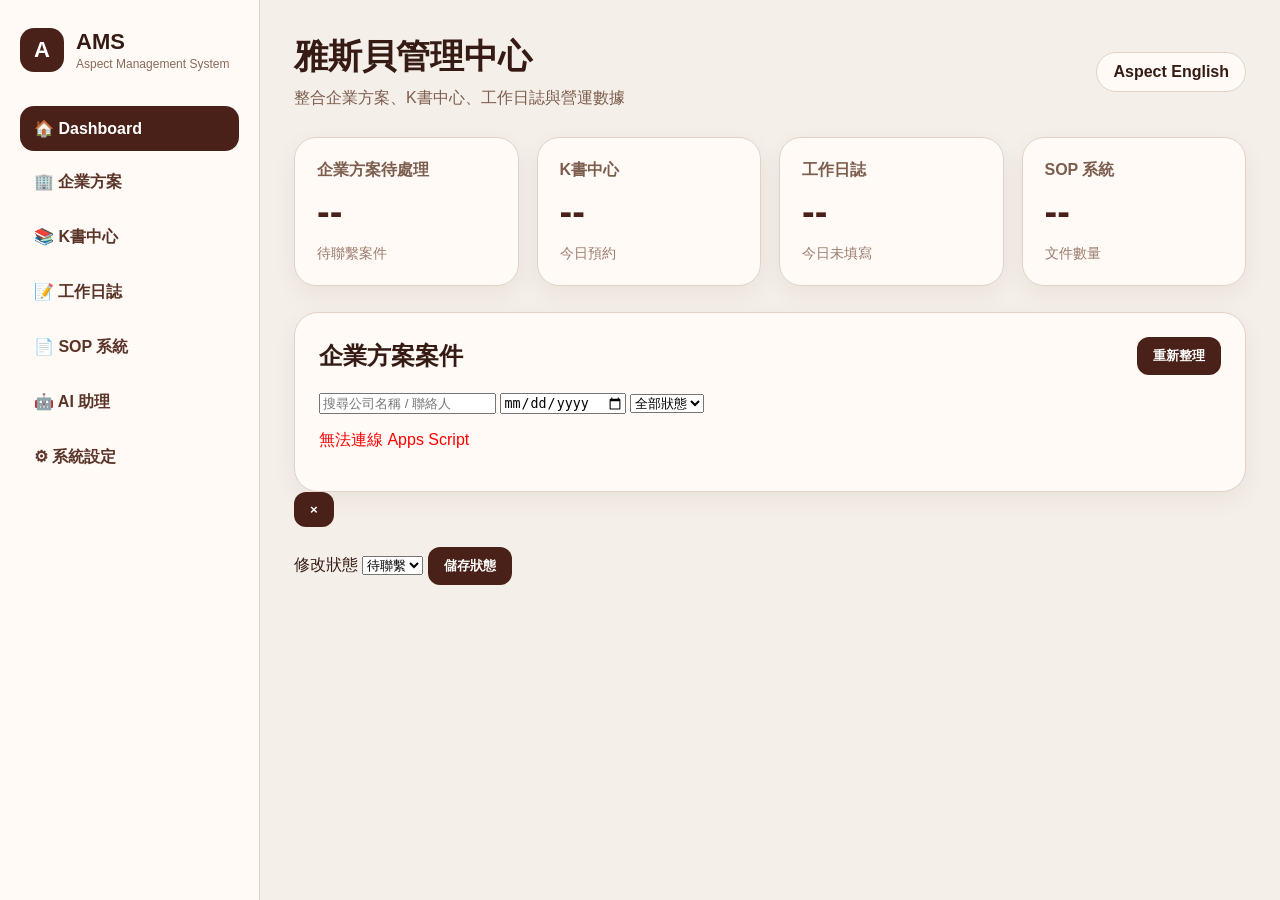
==== index.html @ 3e63d9de "Update index.html" ====
<!DOCTYPE html>
<html lang="zh-Hant">
<head>
  <meta charset="UTF-8">
  <meta name="viewport" content="width=device-width, initial-scale=1.0">
  <title>AMS｜Aspect Management System</title>
  <link rel="stylesheet" href="css/style.css">
</head>

<body>
  <div class="app">

    <aside class="sidebar">
      <div class="brand">
        <div class="brand-logo">A</div>
        <div>
          <h2>AMS</h2>
          <p>Aspect Management System</p>
        </div>
      </div>

      <nav>
        <a class="active">🏠 Dashboard</a>
        <a>🏢 企業方案</a>
        <a>📚 K書中心</a>
        <a>📝 工作日誌</a>
        <a>📄 SOP 系統</a>
        <a>🤖 AI 助理</a>
        <a>⚙ 系統設定</a>
      </nav>
    </aside>

    <main class="main">
      <header class="topbar">
        <div>
          <h1>雅斯貝管理中心</h1>
          <p>整合企業方案、K書中心、工作日誌與營運數據</p>
        </div>

        <div class="user">
          Aspect English
        </div>
      </header>

      <section class="cards">
        <div class="card">
          <p>企業方案待處理</p>
          <h2 id="enterpriseCount">--</h2>
          <span>待聯繫案件</span>
        </div>

        <div class="card">
          <p>K書中心</p>
          <h2>--</h2>
          <span>今日預約</span>
        </div>

        <div class="card">
          <p>工作日誌</p>
          <h2>--</h2>
          <span>今日未填寫</span>
        </div>

        <div class="card">
          <p>SOP 系統</p>
          <h2>--</h2>
          <span>文件數量</span>
        </div>
      </section>

      <section class="panel">
  <div class="panel-header">
    <h2>企業方案案件</h2>
    <button onclick="loadEnterpriseCases()">重新整理</button>
  </div>

  <div class="toolbar">
    <input type="text" id="searchInput" placeholder="搜尋公司名稱 / 聯絡人">
    <input type="date" id="dateFilter">
    <select id="statusFilter">
      <option value="">全部狀態</option>
      <option>待聯繫</option>
      <option>已聯繫</option>
      <option>已報價</option>
      <option>已成交</option>
      <option>未成交</option>
    </select>
  </div>

  <div id="caseList" class="case-list">
    <p class="empty">載入中...</p>
  </div>
</section>

<div id="caseModal" class="modal hidden">
  <div class="modal-card">
    <button class="modal-close" onclick="closeModal()">×</button>
    <h2 id="modalCompany"></h2>
    <div id="modalContent"></div>

    <div class="modal-actions">
      <label>修改狀態</label>
      <select id="modalStatus">
        <option>待聯繫</option>
        <option>已聯繫</option>
        <option>已報價</option>
        <option>已成交</option>
        <option>未成交</option>
      </select>
      <button onclick="saveStatus()">儲存狀態</button>
    </div>
  </div>
</div>
  <script src="js/script.js"></script>
</body>
</html>
---- css/style.css ----
* {
  box-sizing: border-box;
}

body {
  margin: 0;
  font-family: "Noto Sans TC", "Microsoft JhengHei", Arial, sans-serif;
  background: #f5efe9;
  color: #351b14;
}

.app {
  min-height: 100vh;
  display: grid;
  grid-template-columns: 260px 1fr;
}

.sidebar {
  background: #fffaf6;
  border-right: 1px solid #e1d2c7;
  padding: 28px 20px;
}

.brand {
  display: flex;
  gap: 12px;
  align-items: center;
  margin-bottom: 34px;
}

.brand-logo {
  width: 44px;
  height: 44px;
  border-radius: 14px;
  background: #4a2118;
  color: #fff;
  display: grid;
  place-items: center;
  font-weight: 800;
  font-size: 22px;
}

.brand h2 {
  margin: 0;
  font-size: 22px;
}

.brand p {
  margin: 2px 0 0;
  font-size: 12px;
  color: #8a6a5b;
}

nav {
  display: flex;
  flex-direction: column;
  gap: 8px;
}

nav a {
  padding: 13px 14px;
  border-radius: 14px;
  color: #5a3428;
  font-weight: 600;
  cursor: pointer;
}

nav a.active,
nav a:hover {
  background: #4a2118;
  color: white;
}

.main {
  padding: 34px;
}

.topbar {
  display: flex;
  justify-content: space-between;
  gap: 20px;
  align-items: center;
  margin-bottom: 28px;
}

.topbar h1 {
  margin: 0;
  font-size: 34px;
}

.topbar p {
  margin: 8px 0 0;
  color: #7c5d4e;
}

.user {
  background: #fffaf6;
  border: 1px solid #e1d2c7;
  border-radius: 999px;
  padding: 10px 16px;
  font-weight: 700;
}

.cards {
  display: grid;
  grid-template-columns: repeat(4, 1fr);
  gap: 18px;
  margin-bottom: 26px;
}

.card {
  background: #fffaf6;
  border: 1px solid #e1d2c7;
  border-radius: 22px;
  padding: 22px;
  box-shadow: 0 8px 24px rgba(74, 33, 24, 0.06);
}

.card p {
  margin: 0;
  color: #7c5d4e;
  font-weight: 700;
}

.card h2 {
  margin: 10px 0;
  font-size: 38px;
  color: #4a2118;
}

.card span {
  color: #9a7b6d;
  font-size: 14px;
}

.panel {
  background: #fffaf6;
  border: 1px solid #e1d2c7;
  border-radius: 24px;
  padding: 24px;
  box-shadow: 0 8px 24px rgba(74, 33, 24, 0.06);
}

.panel-header {
  display: flex;
  justify-content: space-between;
  align-items: center;
  margin-bottom: 18px;
}

.panel-header h2 {
  margin: 0;
}

button {
  background: #4a2118;
  color: white;
  border: 0;
  border-radius: 12px;
  padding: 10px 16px;
  font-weight: 700;
  cursor: pointer;
}

.case-list {
  display: grid;
  gap: 12px;
}

.case-item {
  display: grid;
  grid-template-columns: 1.2fr 1fr 1fr 120px;
  gap: 12px;
  align-items: center;
  background: #ffffff;
  border: 1px solid #eadbd1;
  border-radius: 16px;
  padding: 16px;
}

.case-title {
  font-weight: 800;
  color: #351b14;
}

.case-sub {
  font-size: 13px;
  color: #8a6a5b;
  margin-top: 4px;
}

.badge {
  display: inline-block;
  text-align: center;
  border-radius: 999px;
  padding: 6px 10px;
  background: #f2e5dd;
  color: #8a4f36;
  font-weight: 700;
  font-size: 13px;
}

.empty {
  color: #8a6a5b;
}

@media (max-width: 900px) {
  .app {
    grid-template-columns: 1fr;
  }

  .sidebar {
    position: static;
  }

  .cards {
    grid-template-columns: repeat(2, 1fr);
  }

  .case-item {
    grid-template-columns: 1fr;
  }
}

@media (max-width: 600px) {
  .main {
    padding: 22px;
  }

  .cards {
    grid-template-columns: 1fr;
  }

  .topbar {
    flex-direction: column;
    align-items: flex-start;
  }
}
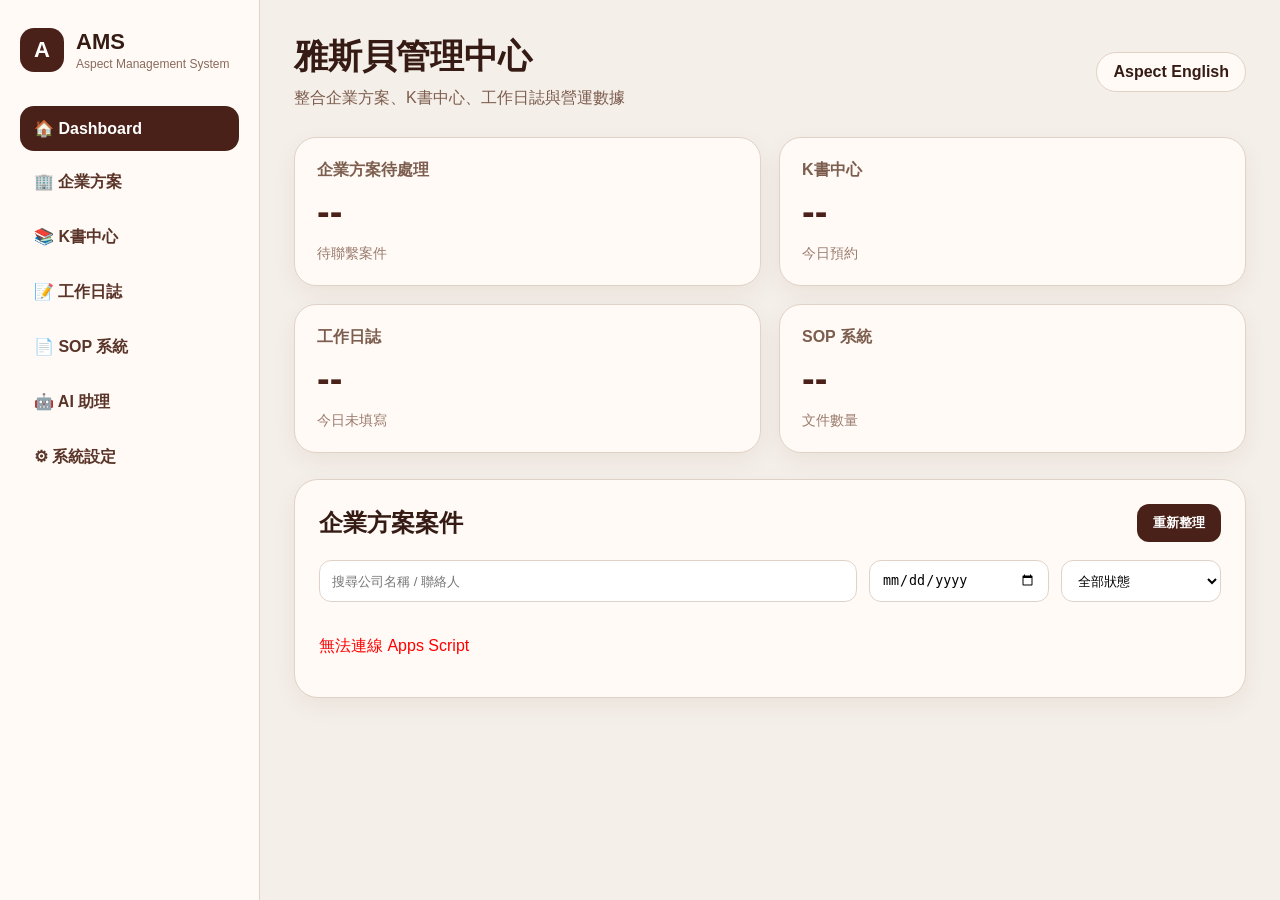
==== commit 5a88fb67: "Update index.html" ====
--- a/index.html
+++ b/index.html
@@ -21,7 +21,7 @@
 
       <nav>
         <a class="active">🏠 Dashboard</a>
-        <a>🏢 企業方案</a>
+        <a onclick="scrollToEnterprise()">🏢 企業方案</a>
         <a>📚 K書中心</a>
         <a>📝 工作日誌</a>
         <a>📄 SOP 系統</a>
--- a/css/style.css
+++ b/css/style.css
@@ -13,6 +13,13 @@
   min-height: 100vh;
   display: grid;
   grid-template-columns: 260px 1fr;
+}
+
+.sidebar {
+  position: sticky;
+  top: 0;
+  height: 100vh;
+  overflow-y: auto;
 }
 
 .sidebar {
@@ -73,6 +80,7 @@
 
 .main {
   padding: 34px;
+  background: #f5efe9;
 }
 
 .topbar {
@@ -211,7 +219,9 @@
 
   .sidebar {
     position: static;
-  }
+    height: auto;
+  }
+}
 
   .cards {
     grid-template-columns: repeat(2, 1fr);
@@ -236,3 +246,86 @@
     align-items: flex-start;
   }
 }
+.toolbar {
+  display: grid;
+  grid-template-columns: 1fr 180px 160px;
+  gap: 12px;
+  margin-bottom: 18px;
+}
+
+.toolbar input,
+.toolbar select,
+.modal-actions select {
+  height: 42px;
+  border: 1px solid #e1d2c7;
+  border-radius: 12px;
+  padding: 0 12px;
+  background: white;
+}
+
+.badge.status-待聯繫 { background:#fff0d9; color:#9a5b00; }
+.badge.status-已聯繫 { background:#e8f1ff; color:#245c9f; }
+.badge.status-已報價 { background:#eee8ff; color:#5b3bb3; }
+.badge.status-已成交 { background:#e7f7ec; color:#237a3b; }
+.badge.status-未成交 { background:#fdeaea; color:#b42323; }
+
+.case-item {
+  cursor: pointer;
+}
+
+.modal {
+  position: fixed;
+  inset: 0;
+  background: rgba(0,0,0,.35);
+  display: grid;
+  place-items: center;
+  padding: 20px;
+  z-index: 99;
+}
+
+.modal.hidden {
+  display: none;
+}
+
+.modal-card {
+  width: min(720px, 100%);
+  max-height: 85vh;
+  overflow: auto;
+  background: #fffaf6;
+  border-radius: 24px;
+  padding: 28px;
+  position: relative;
+}
+
+.modal-close {
+  position: absolute;
+  right: 18px;
+  top: 18px;
+  border-radius: 50%;
+  width: 36px;
+  height: 36px;
+  padding: 0;
+}
+
+.detail-row {
+  border-bottom: 1px solid #eadbd1;
+  padding: 10px 0;
+}
+
+.detail-row strong {
+  display: block;
+  color: #7c5d4e;
+  font-size: 13px;
+}
+
+.modal-actions {
+  margin-top: 22px;
+  display: grid;
+  gap: 10px;
+}
+
+@media(max-width:700px){
+  .toolbar {
+    grid-template-columns: 1fr;
+  }
+}
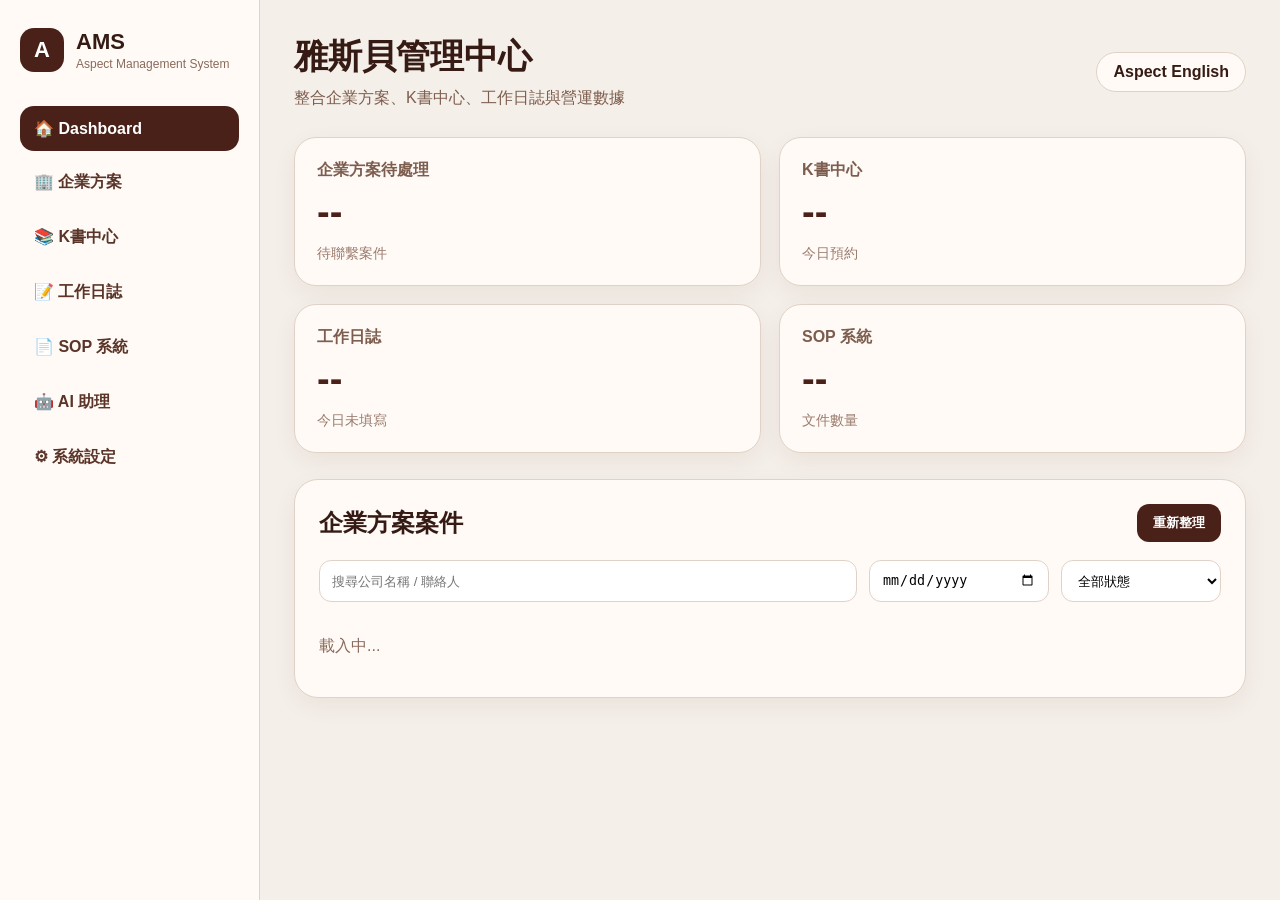
==== commit f8afc1dc: "Update index.html" ====
--- a/index.html
+++ b/index.html
@@ -20,26 +20,25 @@
       </div>
 
       <nav>
-        <a class="active">🏠 Dashboard</a>
-        <a onclick="scrollToEnterprise()">🏢 企業方案</a>
-        <a>📚 K書中心</a>
-        <a>📝 工作日誌</a>
-        <a>📄 SOP 系統</a>
-        <a>🤖 AI 助理</a>
-        <a>⚙ 系統設定</a>
+        <a class="active" onclick="setActiveNav(this)">🏠 Dashboard</a>
+        <a onclick="scrollToEnterprise(this)">🏢 企業方案</a>
+        <a onclick="setActiveNav(this)">📚 K書中心</a>
+        <a onclick="setActiveNav(this)">📝 工作日誌</a>
+        <a onclick="setActiveNav(this)">📄 SOP 系統</a>
+        <a onclick="setActiveNav(this)">🤖 AI 助理</a>
+        <a onclick="setActiveNav(this)">⚙ 系統設定</a>
       </nav>
     </aside>
 
     <main class="main">
+
       <header class="topbar">
         <div>
           <h1>雅斯貝管理中心</h1>
           <p>整合企業方案、K書中心、工作日誌與營運數據</p>
         </div>
 
-        <div class="user">
-          Aspect English
-        </div>
+        <div class="user">Aspect English</div>
       </header>
 
       <section class="cards">
@@ -68,49 +67,57 @@
         </div>
       </section>
 
-      <section class="panel">
-  <div class="panel-header">
-    <h2>企業方案案件</h2>
-    <button onclick="loadEnterpriseCases()">重新整理</button>
+      <section class="panel" id="enterprisePanel">
+        <div class="panel-header">
+          <h2>企業方案案件</h2>
+          <button onclick="loadEnterpriseCases()">重新整理</button>
+        </div>
+
+        <div class="toolbar">
+          <input type="text" id="searchInput" placeholder="搜尋公司名稱 / 聯絡人">
+          <input type="date" id="dateFilter">
+
+          <select id="statusFilter">
+            <option value="">全部狀態</option>
+            <option>待聯繫</option>
+            <option>已聯繫</option>
+            <option>已報價</option>
+            <option>已成交</option>
+            <option>未成交</option>
+          </select>
+        </div>
+
+        <div id="caseList" class="case-list">
+          <p class="empty">載入中...</p>
+        </div>
+      </section>
+
+    </main>
   </div>
 
-  <div class="toolbar">
-    <input type="text" id="searchInput" placeholder="搜尋公司名稱 / 聯絡人">
-    <input type="date" id="dateFilter">
-    <select id="statusFilter">
-      <option value="">全部狀態</option>
-      <option>待聯繫</option>
-      <option>已聯繫</option>
-      <option>已報價</option>
-      <option>已成交</option>
-      <option>未成交</option>
-    </select>
+  <div id="caseModal" class="modal hidden">
+    <div class="modal-card">
+      <button class="modal-close" onclick="closeModal()">×</button>
+
+      <h2 id="modalCompany"></h2>
+      <div id="modalContent"></div>
+
+      <div class="modal-actions">
+        <label>修改狀態</label>
+
+        <select id="modalStatus">
+          <option>待聯繫</option>
+          <option>已聯繫</option>
+          <option>已報價</option>
+          <option>已成交</option>
+          <option>未成交</option>
+        </select>
+
+        <button onclick="saveStatus()">儲存狀態</button>
+      </div>
+    </div>
   </div>
 
-  <div id="caseList" class="case-list">
-    <p class="empty">載入中...</p>
-  </div>
-</section>
-
-<div id="caseModal" class="modal hidden">
-  <div class="modal-card">
-    <button class="modal-close" onclick="closeModal()">×</button>
-    <h2 id="modalCompany"></h2>
-    <div id="modalContent"></div>
-
-    <div class="modal-actions">
-      <label>修改狀態</label>
-      <select id="modalStatus">
-        <option>待聯繫</option>
-        <option>已聯繫</option>
-        <option>已報價</option>
-        <option>已成交</option>
-        <option>未成交</option>
-      </select>
-      <button onclick="saveStatus()">儲存狀態</button>
-    </div>
-  </div>
-</div>
   <script src="js/script.js"></script>
 </body>
 </html>
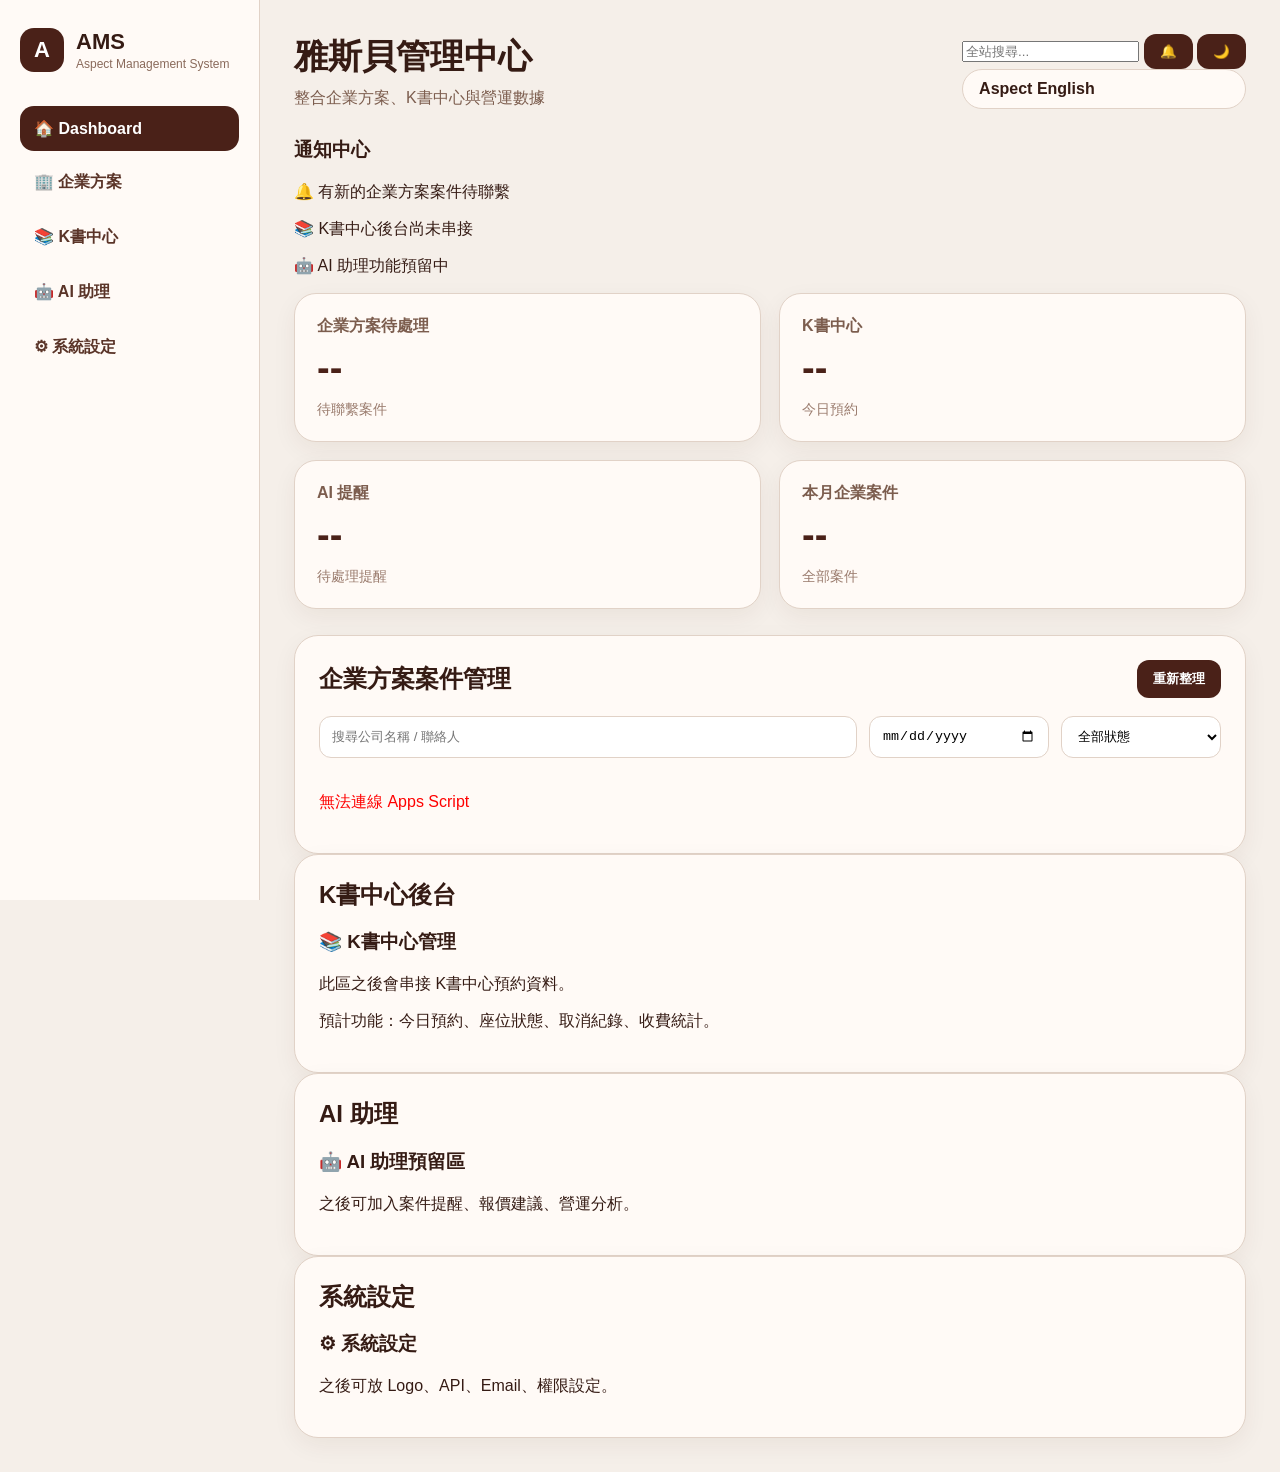
==== commit 1074c80f: "Update index.html" ====
--- a/index.html
+++ b/index.html
@@ -20,13 +20,11 @@
       </div>
 
       <nav>
-        <a class="active" onclick="setActiveNav(this)">🏠 Dashboard</a>
-        <a onclick="scrollToEnterprise(this)">🏢 企業方案</a>
-        <a onclick="setActiveNav(this)">📚 K書中心</a>
-        <a onclick="setActiveNav(this)">📝 工作日誌</a>
-        <a onclick="setActiveNav(this)">📄 SOP 系統</a>
-        <a onclick="setActiveNav(this)">🤖 AI 助理</a>
-        <a onclick="setActiveNav(this)">⚙ 系統設定</a>
+        <a class="active" onclick="showPage('dashboard', this)">🏠 Dashboard</a>
+        <a onclick="showPage('enterprise', this)">🏢 企業方案</a>
+        <a onclick="showPage('kstudy', this)">📚 K書中心</a>
+        <a onclick="showPage('ai', this)">🤖 AI 助理</a>
+        <a onclick="showPage('settings', this)">⚙ 系統設定</a>
       </nav>
     </aside>
 
@@ -34,62 +32,125 @@
 
       <header class="topbar">
         <div>
-          <h1>雅斯貝管理中心</h1>
-          <p>整合企業方案、K書中心、工作日誌與營運數據</p>
+          <h1 id="pageTitle">雅斯貝管理中心</h1>
+          <p id="pageSubtitle">整合企業方案、K書中心與營運數據</p>
         </div>
 
-        <div class="user">Aspect English</div>
+        <div class="top-actions">
+          <input type="text" id="globalSearch" placeholder="全站搜尋...">
+
+          <button class="icon-btn" onclick="toggleNotifications()">🔔</button>
+          <button class="icon-btn" onclick="toggleDarkMode()">🌙</button>
+
+          <div class="user">Aspect English</div>
+        </div>
       </header>
 
-      <section class="cards">
-        <div class="card">
-          <p>企業方案待處理</p>
-          <h2 id="enterpriseCount">--</h2>
-          <span>待聯繫案件</span>
-        </div>
+      <div id="notificationPanel" class="notification-panel hidden">
+        <h3>通知中心</h3>
+        <p>🔔 有新的企業方案案件待聯繫</p>
+        <p>📚 K書中心後台尚未串接</p>
+        <p>🤖 AI 助理功能預留中</p>
+      </div>
 
-        <div class="card">
-          <p>K書中心</p>
-          <h2>--</h2>
-          <span>今日預約</span>
-        </div>
+      <!-- Dashboard -->
+      <section id="dashboardPage" class="page active-page">
+        <section class="cards">
+          <div class="card">
+            <p>企業方案待處理</p>
+            <h2 id="enterpriseCount">--</h2>
+            <span>待聯繫案件</span>
+          </div>
 
-        <div class="card">
-          <p>工作日誌</p>
-          <h2>--</h2>
-          <span>今日未填寫</span>
-        </div>
+          <div class="card">
+            <p>K書中心</p>
+            <h2>--</h2>
+            <span>今日預約</span>
+          </div>
 
-        <div class="card">
-          <p>SOP 系統</p>
-          <h2>--</h2>
-          <span>文件數量</span>
-        </div>
+          <div class="card">
+            <p>AI 提醒</p>
+            <h2>--</h2>
+            <span>待處理提醒</span>
+          </div>
+
+          <div class="card">
+            <p>本月企業案件</p>
+            <h2 id="enterpriseTotal">--</h2>
+            <span>全部案件</span>
+          </div>
+        </section>
       </section>
 
-      <section class="panel" id="enterprisePanel">
-        <div class="panel-header">
-          <h2>企業方案案件</h2>
-          <button onclick="loadEnterpriseCases()">重新整理</button>
-        </div>
+      <!-- 企業方案 -->
+      <section id="enterprisePage" class="page">
+        <section class="panel" id="enterprisePanel">
+          <div class="panel-header">
+            <h2>企業方案案件管理</h2>
+            <button onclick="loadEnterpriseCases()">重新整理</button>
+          </div>
 
-        <div class="toolbar">
-          <input type="text" id="searchInput" placeholder="搜尋公司名稱 / 聯絡人">
-          <input type="date" id="dateFilter">
+          <div class="toolbar">
+            <input type="text" id="searchInput" placeholder="搜尋公司名稱 / 聯絡人">
+            <input type="date" id="dateFilter">
 
-          <select id="statusFilter">
-            <option value="">全部狀態</option>
-            <option>待聯繫</option>
-            <option>已聯繫</option>
-            <option>已報價</option>
-            <option>已成交</option>
-            <option>未成交</option>
-          </select>
-        </div>
+            <select id="statusFilter">
+              <option value="">全部狀態</option>
+              <option>待聯繫</option>
+              <option>已聯繫</option>
+              <option>已報價</option>
+              <option>已成交</option>
+              <option>未成交</option>
+            </select>
+          </div>
 
-        <div id="caseList" class="case-list">
-          <p class="empty">載入中...</p>
-        </div>
+          <div id="caseList" class="case-list">
+            <p class="empty">載入中...</p>
+          </div>
+        </section>
+      </section>
+
+      <!-- K書中心 -->
+      <section id="kstudyPage" class="page">
+        <section class="panel">
+          <div class="panel-header">
+            <h2>K書中心後台</h2>
+          </div>
+
+          <div class="placeholder">
+            <h3>📚 K書中心管理</h3>
+            <p>此區之後會串接 K書中心預約資料。</p>
+            <p>預計功能：今日預約、座位狀態、取消紀錄、收費統計。</p>
+          </div>
+        </section>
+      </section>
+
+      <!-- AI -->
+      <section id="aiPage" class="page">
+        <section class="panel">
+          <div class="panel-header">
+            <h2>AI 助理</h2>
+          </div>
+
+          <div class="placeholder">
+            <h3>🤖 AI 助理預留區</h3>
+            <p>之後可加入案件提醒、報價建議、營運分析。</p>
+          </div>
+        </section>
+      </section>
+
+      <!-- 系統設定 -->
+      <section id="settingsPage" class="page">
+        <section class="panel">
+          <div class="panel-header">
+            <h2>系統設定</h2>
+          </div>
+
+          <div class="placeholder">
+            <h3>⚙ 系統設定</h3>
+            <p>之後可放 Logo、API、Email、權限設定。</p>
+          </div>
+        </section>
       </section>
 
     </main>
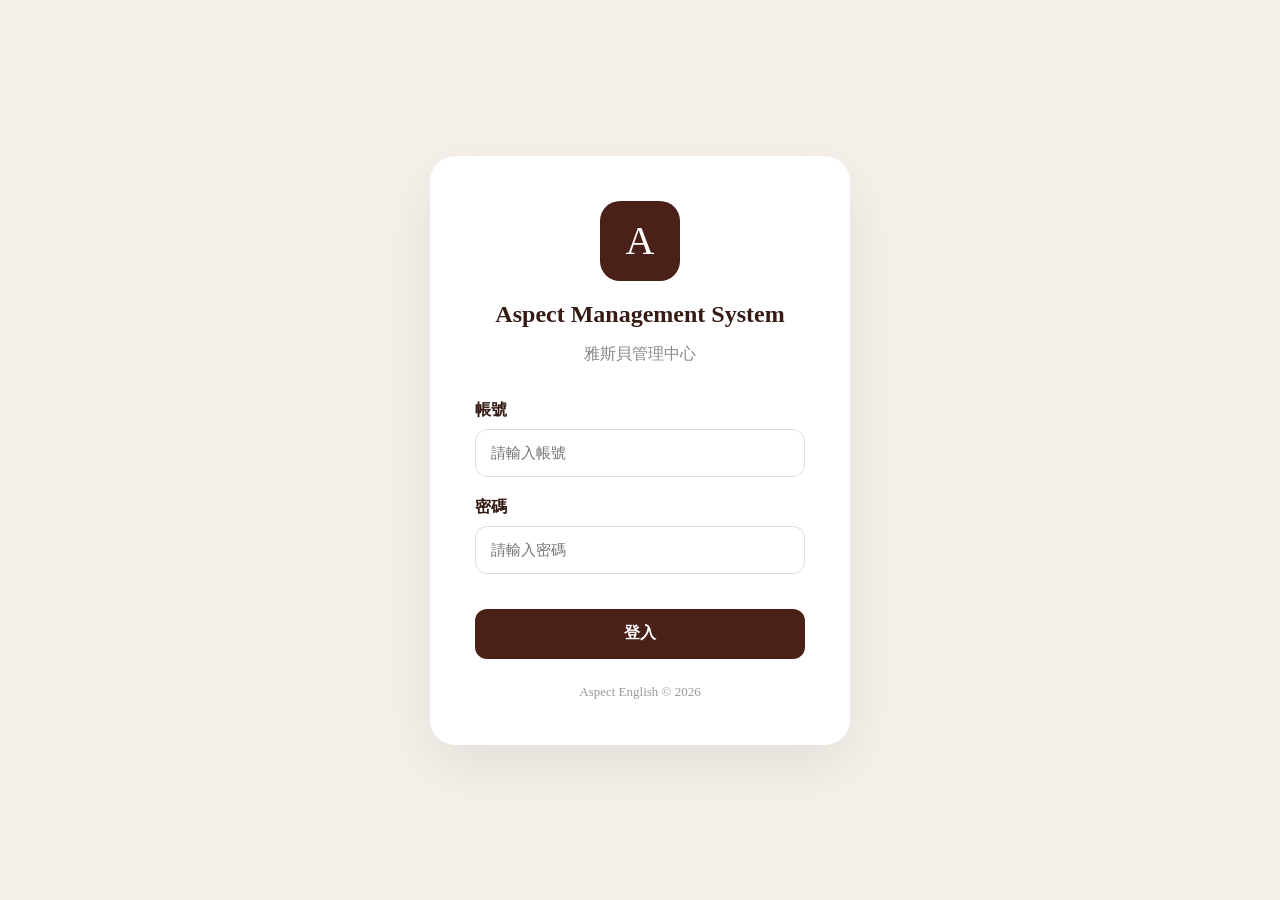
==== commit 4ad0eb8e: "Update index.html" ====
--- a/index.html
+++ b/index.html
@@ -42,7 +42,10 @@
           <button class="icon-btn" onclick="toggleNotifications()">🔔</button>
           <button class="icon-btn" onclick="toggleDarkMode()">🌙</button>
 
-          <div class="user">Aspect English</div>
+          <div class="user">
+  <span id="loginUser">Aspect English</span>
+  <button onclick="logout()" class="logout-btn">登出</button>
+</div>
         </div>
       </header>
 
